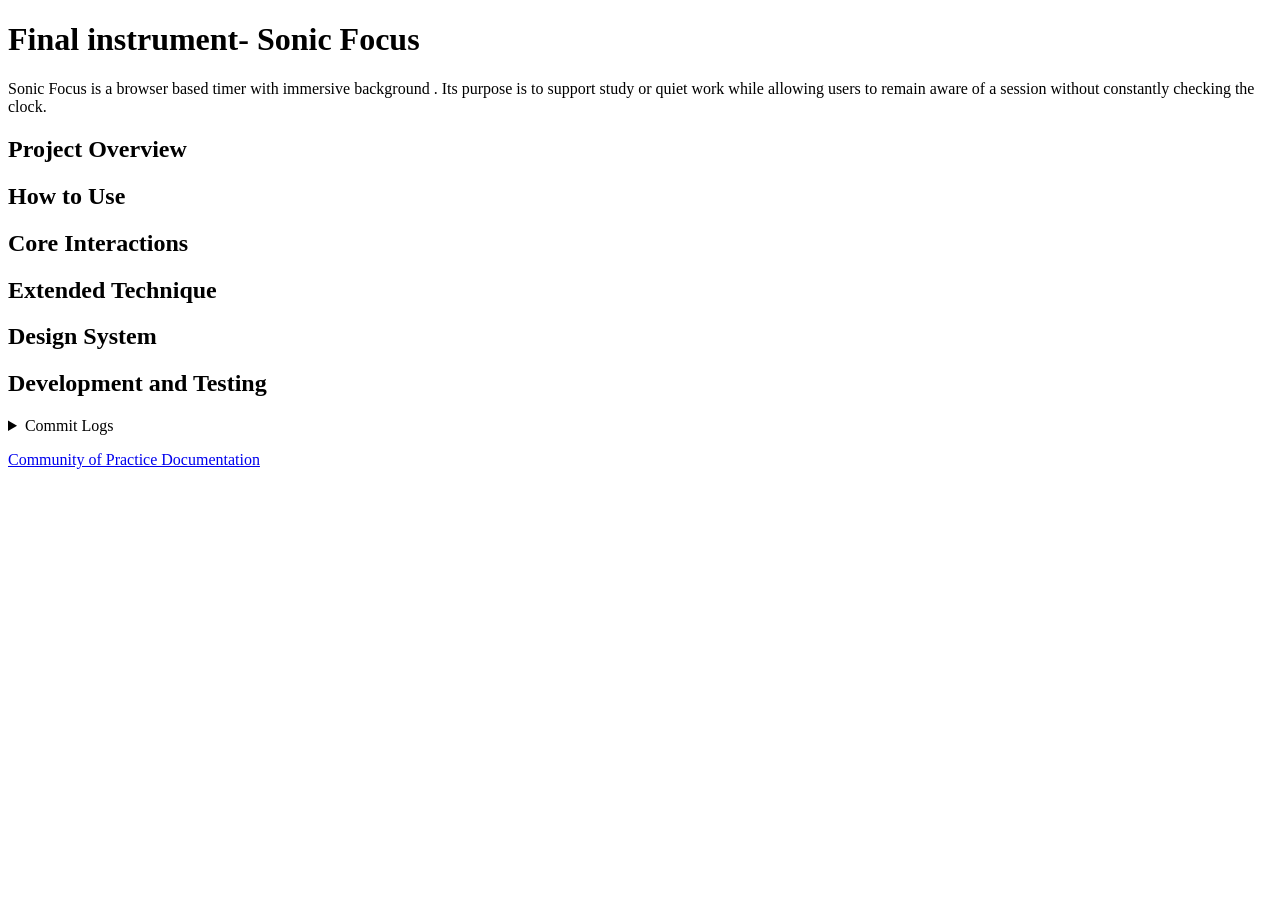
==== Assignment 3.html @ 542d1802 "Created Initial Project Documentation Page" ====
<!doctype html>
<html lang="en">

<head>
  <meta charset="utf-8">
  <meta name="viewport" content="width=device-width, initial-scale=1">
  <title>Assignment 3 — Final Instrument</title>
  <link rel="stylesheet" href="prototype.css">
</head>

<body class="assignment-page">
<!--
-->
  <h1>Final instrument- Sonic Focus</h1>

  <p>
    Sonic Focus is a browser based timer with immersive background . 
    Its purpose is to support study or quiet work while allowing users to remain aware of a session without constantly checking the clock. 
  </p>

  <main>

    <section>
      <h2>Project Overview</h2>
      <p>
     
      </p>
      <p>
      
      </p>

      <h3>
    
      </h3>

      <p>
     
      </p>
       
    </section>

    <section>

      <h2> How to Use </h2>

      <p>
      
      </p>

      <h3>             </h3>

      <p>
    
      </p>

    </section>

     <section>

      <h2> Core Interactions </h2>

      <p>
      
      </p>

      <h3>                   </h3>

      <p>
    
      </p>

     </section>

     <section>

      <h2> Extended Technique </h2>

      <p>
      
      </p>

      <h3>                   </h3>
      
      <p>
    
      </p>

     </section>

      <section>

      <h2> Design System </h2>

      <p>
      
      </p>

      <h3>                   </h3>
      
      <p>
    
      </p>

     </section>

     <section>

      <h2> Development and Testing </h2>

      <p>
      
      </p>

      <h3>                   </h3>
      
      <p>
    
      </p>

     </section>

     <details>
    <summary>Commit Logs</summary>

   
     </details>

    </section>
  </main>
  <section>
    <p>
    <a href="https://miro.com/app/board/uXjVHzL_RrQ=/?share_link_id=587219938203">
        Community of Practice Documentation</a>
    </p>
    
  </section>
</body>

</html>
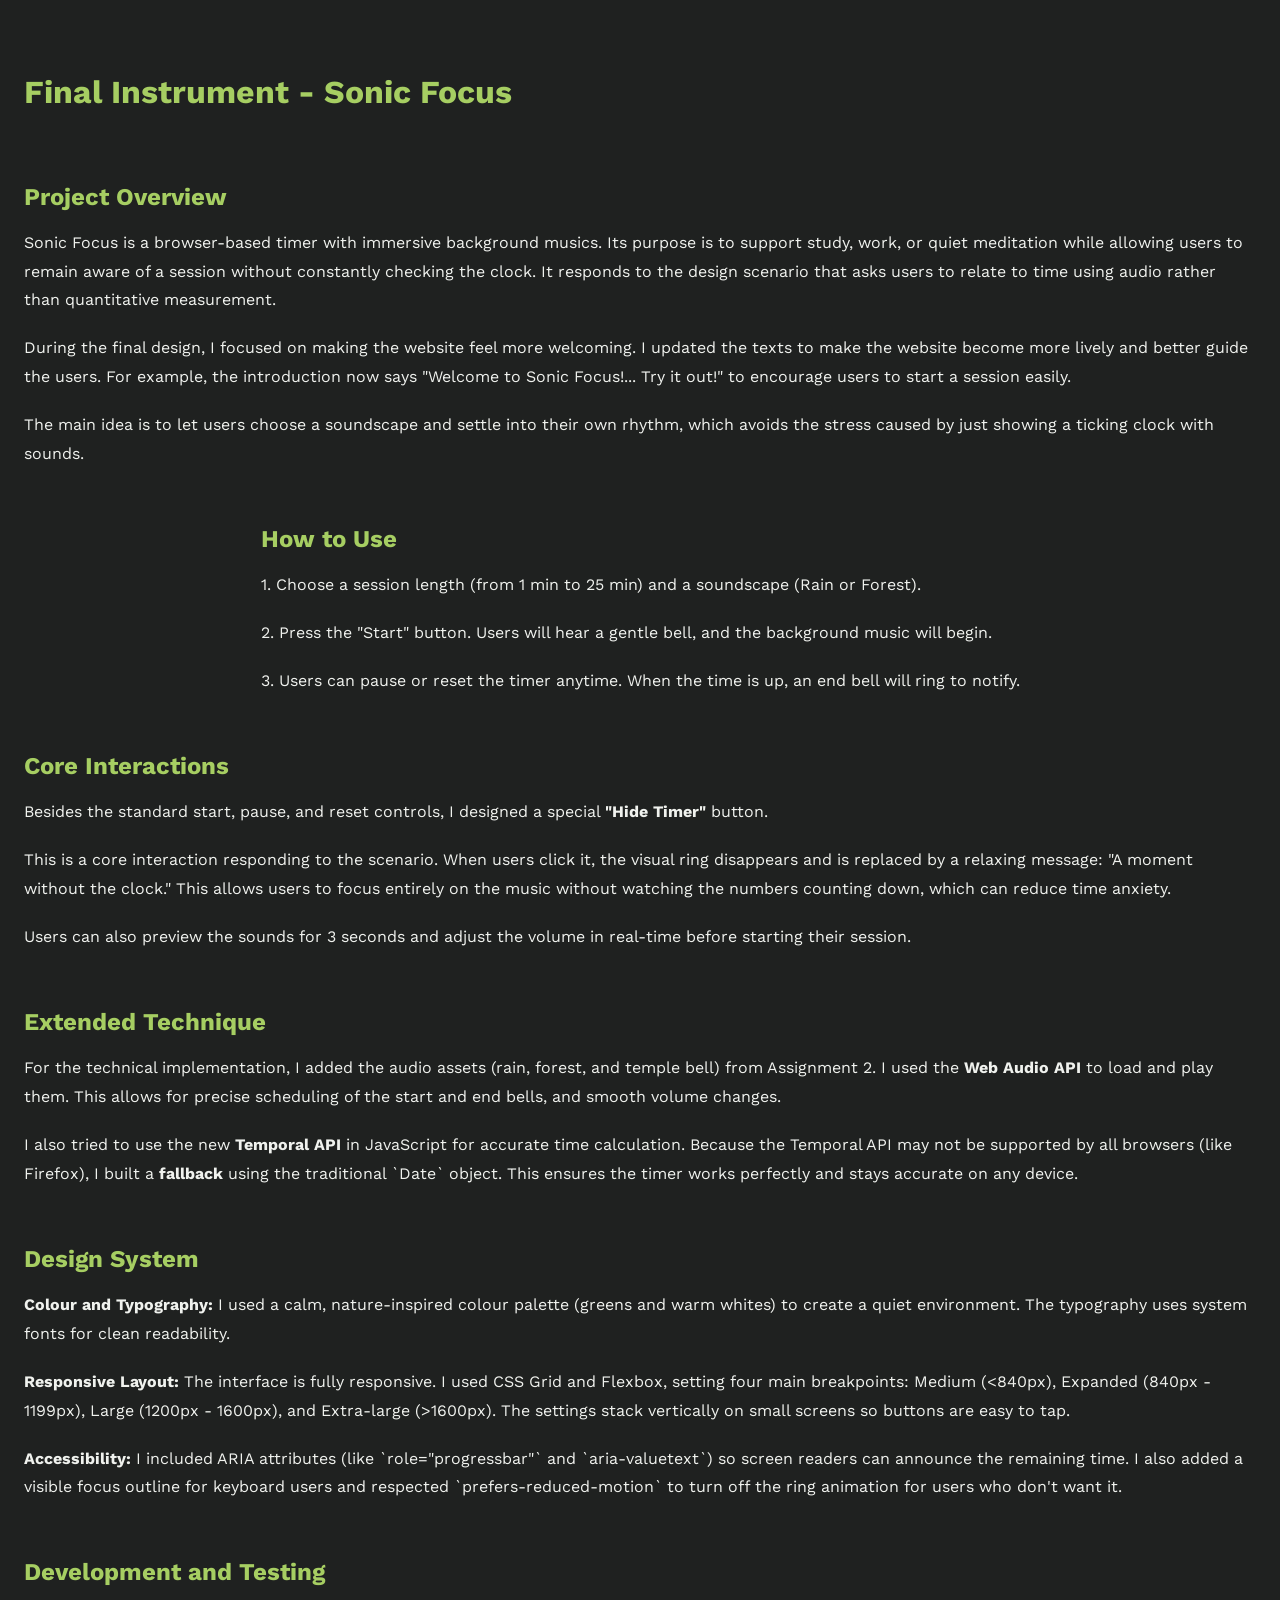
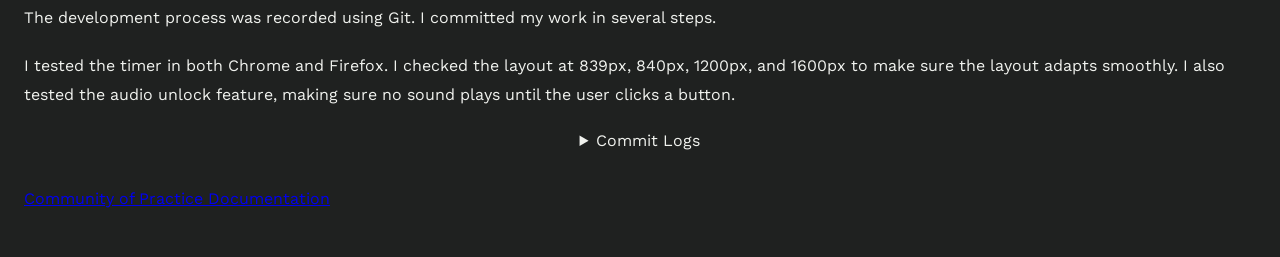
==== commit a8640a81: "Finalized A3 Documentation Page" ====
--- a/Assignment 3.html
+++ b/Assignment 3.html
@@ -5,119 +5,92 @@
   <meta charset="utf-8">
   <meta name="viewport" content="width=device-width, initial-scale=1">
   <title>Assignment 3 — Final Instrument</title>
-  <link rel="stylesheet" href="prototype.css">
+  <link rel="stylesheet" href="style.css">
 </head>
 
 <body class="assignment-page">
-<!--
--->
-  <h1>Final instrument- Sonic Focus</h1>
 
-  <p>
-    Sonic Focus is a browser based timer with immersive background . 
-    Its purpose is to support study or quiet work while allowing users to remain aware of a session without constantly checking the clock. 
-  </p>
+  <h1>Final Instrument - Sonic Focus</h1>
 
   <main>
 
     <section>
       <h2>Project Overview</h2>
       <p>
-     
+    Sonic Focus is a browser-based timer with immersive background musics. Its purpose is to support study, work, or quiet meditation while allowing users to remain aware of a session without constantly checking the clock. 
+    It responds to the design scenario that asks users to relate to time using audio rather than quantitative measurement.
+      </p>
+
+      <p>
+      During the final design, I focused on making the website feel more welcoming. I updated the texts to make the website become more lively and better guide the users. 
+      For example, the introduction now says "Welcome to Sonic Focus!... Try it out!" to encourage users to start a session easily.
       </p>
       <p>
-      
+        The main idea is to let users choose a soundscape and settle into their own rhythm, which avoids the stress caused by just showing a ticking clock with sounds.
       </p>
-
-      <h3>
-    
-      </h3>
-
-      <p>
-     
-      </p>
-       
     </section>
 
     <section>
-
-      <h2> How to Use </h2>
-
+      <h2>How to Use</h2>
       <p>
-      
+        1. Choose a session length (from 1 min to 25 min) and a soundscape (Rain or Forest).
       </p>
-
-      <h3>             </h3>
-
       <p>
-    
+        2. Press the "Start" button. Users will hear a gentle bell, and the background music will begin.
       </p>
-
+      <p>
+        3. Users can pause or reset the timer anytime. When the time is up, an end bell will ring to notify.
+      </p>
     </section>
 
-     <section>
+    <section>
+      <h2>Core Interactions</h2>
+      <p>
+        Besides the standard start, pause, and reset controls, I designed a special <strong>"Hide Timer"</strong> button. 
+      </p>
+      <p>
+        This is a core interaction responding to the scenario. When users click it, the visual ring disappears and is replaced by a relaxing message: "A moment without the clock."
+        This allows users to focus entirely on the music without watching the numbers counting down, which can reduce time anxiety.
+      </p>
+      <p>
+        Users can also preview the sounds for 3 seconds and adjust the volume in real-time before starting their session.
+      </p>
+    </section>
 
-      <h2> Core Interactions </h2>
+    <section>
+      <h2>Extended Technique</h2>
+      <p>
+        For the technical implementation, I added the audio assets (rain, forest, and temple bell) from Assignment 2.
+        I used the <strong>Web Audio API</strong> to load and play them. This allows for precise scheduling of the start and end bells, and smooth volume changes.
+      </p>
+      <p>
+        I also tried to use the new <strong>Temporal API</strong> in JavaScript for accurate time calculation. Because the Temporal API may not be supported by all browsers (like Firefox),
+        I built a <strong>fallback</strong> using the traditional `Date` object. This ensures the timer works perfectly and stays accurate on any device.
+      </p>
+    </section>
 
+    <section>
+      <h2>Design System</h2>
       <p>
-      
+        <strong>Colour and Typography:</strong> I used a calm, nature-inspired colour palette (greens and warm whites) to create a quiet environment. The typography uses system fonts for clean readability.
       </p>
+      <p>
+        <strong>Responsive Layout:</strong> The interface is fully responsive. I used CSS Grid and Flexbox, setting four main breakpoints: Medium (<840px), Expanded (840px - 1199px), Large (1200px - 1600px), and Extra-large (>1600px). The settings stack vertically on small screens so buttons are easy to tap.
+      </p>
+      <p>
+        <strong>Accessibility:</strong> I included ARIA attributes (like `role="progressbar"` and `aria-valuetext`) so screen readers can announce the remaining time. I also added a visible focus outline for keyboard users and respected `prefers-reduced-motion` to turn off the ring animation for users who don't want it.
+      </p>
+    </section>
 
-      <h3>                   </h3>
-
+    <section>
+      <h2>Development and Testing</h2>
       <p>
-    
+        The development process was recorded using Git. I committed my work in several steps.
       </p>
-
-     </section>
-
-     <section>
-
-      <h2> Extended Technique </h2>
-
       <p>
-      
+        I tested the timer in both Chrome and Firefox. I checked the layout at 839px, 840px, 1200px, and 1600px to make sure the layout adapts smoothly. I also tested the audio unlock feature, making sure no sound plays until the user clicks a button.
       </p>
-
-      <h3>                   </h3>
-      
-      <p>
-    
-      </p>
-
-     </section>
-
-      <section>
-
-      <h2> Design System </h2>
-
-      <p>
-      
-      </p>
-
-      <h3>                   </h3>
-      
-      <p>
-    
-      </p>
-
-     </section>
-
-     <section>
-
-      <h2> Development and Testing </h2>
-
-      <p>
-      
-      </p>
-
-      <h3>                   </h3>
-      
-      <p>
-    
-      </p>
-
-     </section>
+    </section>
 
      <details>
     <summary>Commit Logs</summary>
--- a/style.css
+++ b/style.css
@@ -0,0 +1,177 @@
+/*!!!!!*/
+/*add in your own font imports here*/
+/*remember to update them in the rest of the CSS : eg the body selector*/
+@import url('https://fonts.googleapis.com/css2?family=Work+Sans:ital,wght@0,100..900;1,100..900&display=swap');
+
+/*!!!!!*/
+/*change out, and/or add colours to the colour scheme*/
+:root{
+    /* basic 2-bit palette from 1bit Monitor Glow Palette by Polyducks */
+    /* https://lospec.com/palette-list/1bit-monitor-glow */
+    --colour-1: #f0f2ee;
+    --colour-2: #1f2120;
+}
+
+/* this swaps the colour order to account for user's OS dark mode */
+/*!!!!!*/
+/*remember to update the colours here too to reflect the above changes*/
+@media (prefers-color-scheme: dark) {
+    :root{
+        --colour-1: #f0f2ee;
+        --colour-2: #1f2120;
+    }
+}
+nav a {
+    color: rgb(255, 255, 255);
+}
+
+body {
+    background-color: var(--colour-2);
+    color: var(--colour-1);
+    font-family: 'Work Sans', sans-serif;
+    line-height: 1.5;
+    padding: 1rem;
+    display: flex;
+    flex-direction: column;
+    gap: 1rem;
+}
+
+header {
+    display: flex;
+    justify-content: center;
+    margin-block-end: 3rem;
+}
+
+.mainNavContainer {
+    flex: 1;
+    display: flex;
+    justify-content: center;
+    gap: 2rem;
+}
+
+nav {
+    display: flex;
+    flex-direction: column;
+    min-width: fit-content;
+    flex: 1;
+    align-items: flex-end;
+}
+
+main {
+    display: flex;
+    flex-direction: column;
+    align-items: center;
+}
+
+aside {
+    visibility: hidden;
+    flex: 1;
+}
+
+footer {
+    display: flex;
+    justify-content: center;
+    margin-block-start: 3rem;
+}
+
+/*technique from Kevin Powell*/
+/*https://youtu.be/CU8Plk-53RU?si=zMpP0Pfbg1SaXeDB&t=255*/
+/*longer post about how this works and the * + * selector*/
+/*https://alistapart.com/article/axiomatic-css-and-lobotomized-owls/*/
+.prose > * + * {
+    margin-block-start: var(--prose-flow, 1em);
+}
+
+/* breakpoints from Material Design Spec https://m3.material.io/foundations/layout/breakpoints/overview */
+/* while sometimes mobile first is recommended, as we will be focused on desktop, we will start there */
+
+
+
+/* assumed base sizing is large (1200–1599px) : desktop  */
+
+/* extra-large breakpoint : desktop, ultrawide monitors */
+@media (width > 1600px) {
+
+}
+
+/* expanded breakpoint : phone or tablet in landscape, desktop */
+@media (width < 1200px) {
+    header {
+        margin-block-end: 2rem;
+    }
+    footer {
+        margin-block-start: 2rem;
+    }
+}
+/* medium breakpoint : tablet in portrait */
+@media (width < 840px) {
+    header {
+        margin-block-end: 1rem;
+    }
+    .mainNavContainer {
+        flex-direction: column;
+        justify-content: flex-start;
+        align-items: center;
+    }
+    nav {
+        flex: 0;
+        width: 100%;
+        max-width: 80rch;
+        justify-content: space-between;
+        flex-direction: row;
+    }
+    main {
+        flex: 1;
+    }
+    aside {
+        flex: 0;
+    }
+    footer {
+        margin-block-start: 1rem;
+    }
+}
+/* compact breakpoint : phone in portrait */
+@media (width < 600px) {
+
+    
+}
+p {
+    line-height: 1.8;          
+    margin-bottom: 1.2em;      
+}
+
+h1, h2, h3, h4 {
+    color: #a6ce62;              
+    line-height: 1.3;          
+    margin-top: 1.5em;         
+    margin-bottom: 0.5em;       
+}
+
+.home-page header {
+  display: flex;
+  justify-content: space-between;
+  align-items: flex-start;
+  gap: 24px;
+}
+
+.home-page header h1 {
+  flex: 1;
+  min-width: 0;
+  margin: 0;
+}
+
+.home-page .header-icon {
+  width: 100px;
+  height: auto;
+  flex-shrink: 0;
+}
+
+@media (max-width: 839px) {
+  .home-page .header-icon {
+    width: 60px;
+  }
+
+  .home-page header {
+    gap: 12px;
+  }
+}
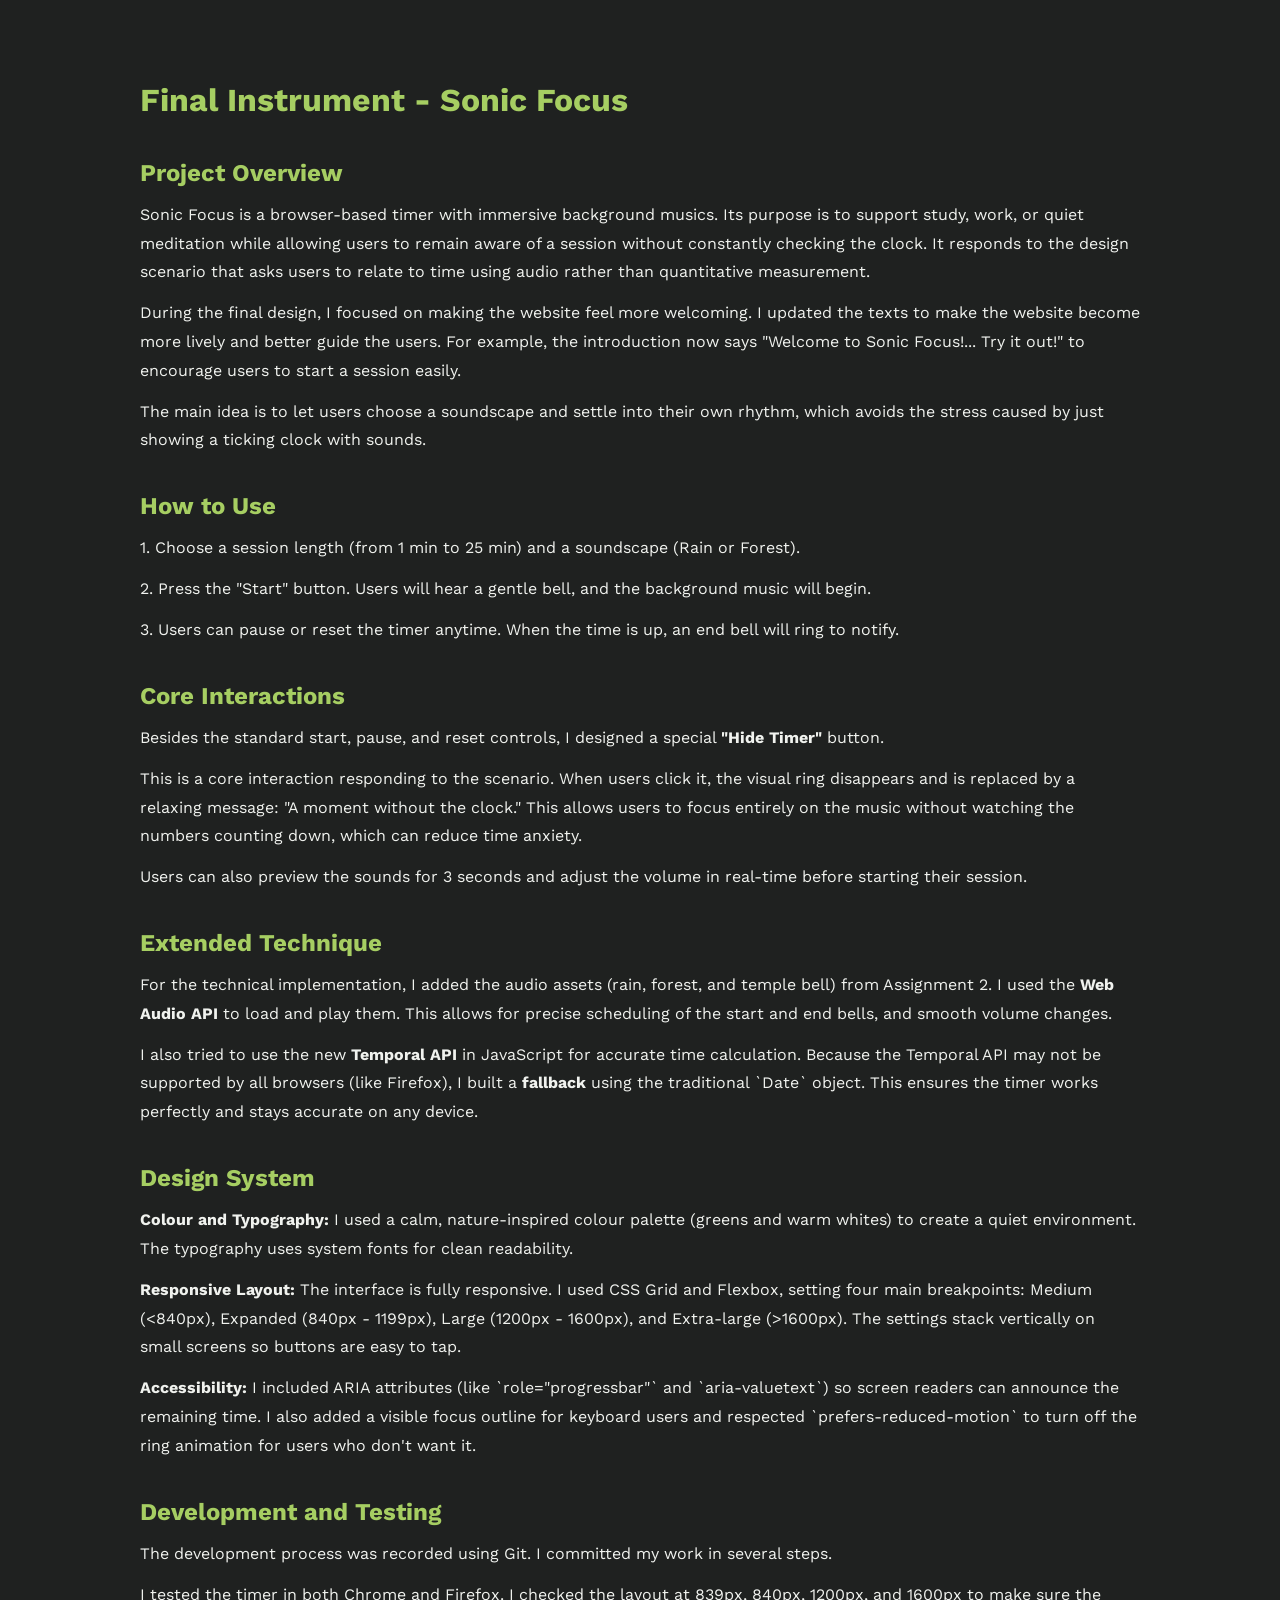
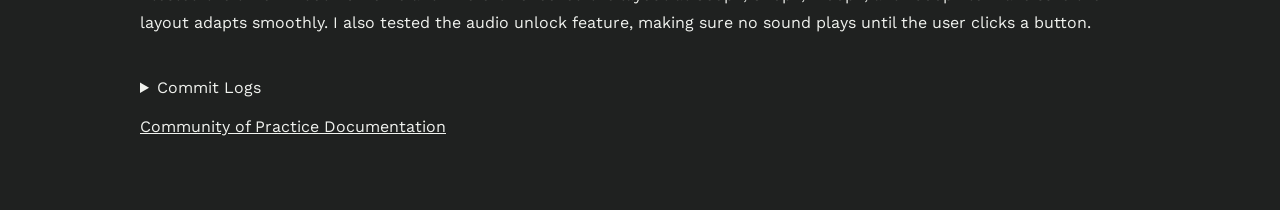
==== commit b47eb0da: "Updated Commit Logs" ====
--- a/Assignment 3.html
+++ b/Assignment 3.html
@@ -92,11 +92,86 @@
       </p>
     </section>
 
-     <details>
+    <details>
     <summary>Commit Logs</summary>
 
-   
-     </details>
+    <table>
+        <thead>
+            <tr>
+                <th>Author</th>
+                <th>Date</th>
+                <th>Subject</th>
+            </tr>
+        </thead>
+
+        <tbody>
+            <tr>
+                <td>bowelin123</td>
+
+                <td>Mon Oct 26 05:47:13 2026 +1100</td>
+
+                <td>Create .DS_Store,</td>
+                
+            </tr>
+
+            <tr>
+                <td>bowelin123</td>
+                <td>Tue Oct 27 02:25:01 2026 +1100</td>
+                <td>Updated index page with scenario and links</td>
+                
+            </tr>
+
+            <tr>
+                <td>bowelin123</td>
+                <td>Tue Oct 27 09:14:59 2026 +1100</td>
+                <td>Created Initial Project Documentation Page</td>
+                
+            </tr>
+
+            <tr>
+                <td>bowelin123</td>
+                <td>Tue Oct 27 09:33:07 2026 +1100</td>
+                <td>Added Local Audio Assets</td>
+                
+            </tr>
+
+            <tr>
+                <td>bowelin123</td>
+                <td>Tue Oct 27 11:40:14 2026 +1100</td>
+                <td>Edited Index Page</td>
+                
+            </tr>
+
+            <tr>
+                <td>bowelin123</td>
+                <td>Tue Oct 27 11:50:23 2026 +1100</td>
+                <td>Finalize Timer Application And Design System</td>
+                
+            </tr>
+
+            <tr>
+                <td>bowelin123</td>
+                <td>Tue Oct 27 12:00:12 2026 +1100</td>
+                <td>Edited Index Page</td>
+                
+            </tr>
+
+            <tr>
+                <td>bowelin123</td>
+                <td>Tue Oct 27 12:47:11 2026 +1100</td>
+                <td>Finalized A3 Documentation Page</td>
+                
+            </tr>
+
+            <tr>
+                <td>bowelin123</td>
+                <td>Tue Oct 27 12:50:17 2026 +1100</td>
+                <td>Edited Layout for Assignment 3 Documentation Pages</td>
+                
+            </tr>
+        </tbody>
+    </table>
+</details>
 
     </section>
   </main>
--- a/style.css
+++ b/style.css
@@ -1,20 +1,15 @@
-/*!!!!!*/
-/*add in your own font imports here*/
-/*remember to update them in the rest of the CSS : eg the body selector*/
+
 @import url('https://fonts.googleapis.com/css2?family=Work+Sans:ital,wght@0,100..900;1,100..900&display=swap');
 
-/*!!!!!*/
-/*change out, and/or add colours to the colour scheme*/
+
 :root{
-    /* basic 2-bit palette from 1bit Monitor Glow Palette by Polyducks */
-    /* https://lospec.com/palette-list/1bit-monitor-glow */
+    
     --colour-1: #f0f2ee;
     --colour-2: #1f2120;
 }
 
 /* this swaps the colour order to account for user's OS dark mode */
-/*!!!!!*/
-/*remember to update the colours here too to reflect the above changes*/
+
 @media (prefers-color-scheme: dark) {
     :root{
         --colour-1: #f0f2ee;
@@ -74,18 +69,10 @@
     margin-block-start: 3rem;
 }
 
-/*technique from Kevin Powell*/
-/*https://youtu.be/CU8Plk-53RU?si=zMpP0Pfbg1SaXeDB&t=255*/
-/*longer post about how this works and the * + * selector*/
-/*https://alistapart.com/article/axiomatic-css-and-lobotomized-owls/*/
+
 .prose > * + * {
     margin-block-start: var(--prose-flow, 1em);
 }
-
-/* breakpoints from Material Design Spec https://m3.material.io/foundations/layout/breakpoints/overview */
-/* while sometimes mobile first is recommended, as we will be focused on desktop, we will start there */
-
-
 
 /* assumed base sizing is large (1200–1599px) : desktop  */
 
@@ -174,4 +161,37 @@
   .home-page header {
     gap: 12px;
   }
+}
+
+/* Layout for assignment 3 documentation pages */
+body.assignment-page {
+  display: block;
+  max-width: 1000px;
+  margin: 0 auto;
+  padding: 32px 24px;
+  line-height: 1.7;
+}
+
+.assignment-page main {
+  display: block;
+  width: 100%;
+  margin: 0;
+  padding: 0;
+}
+
+.assignment-page section {
+  margin-bottom: 36px;
+}
+
+.assignment-page p {
+  margin: 12px 0;
+}
+
+.assignment-page li {
+  margin-bottom: 8px;
+}
+
+.assignment-page a {
+  color: inherit;
+  text-decoration: underline;
 }
